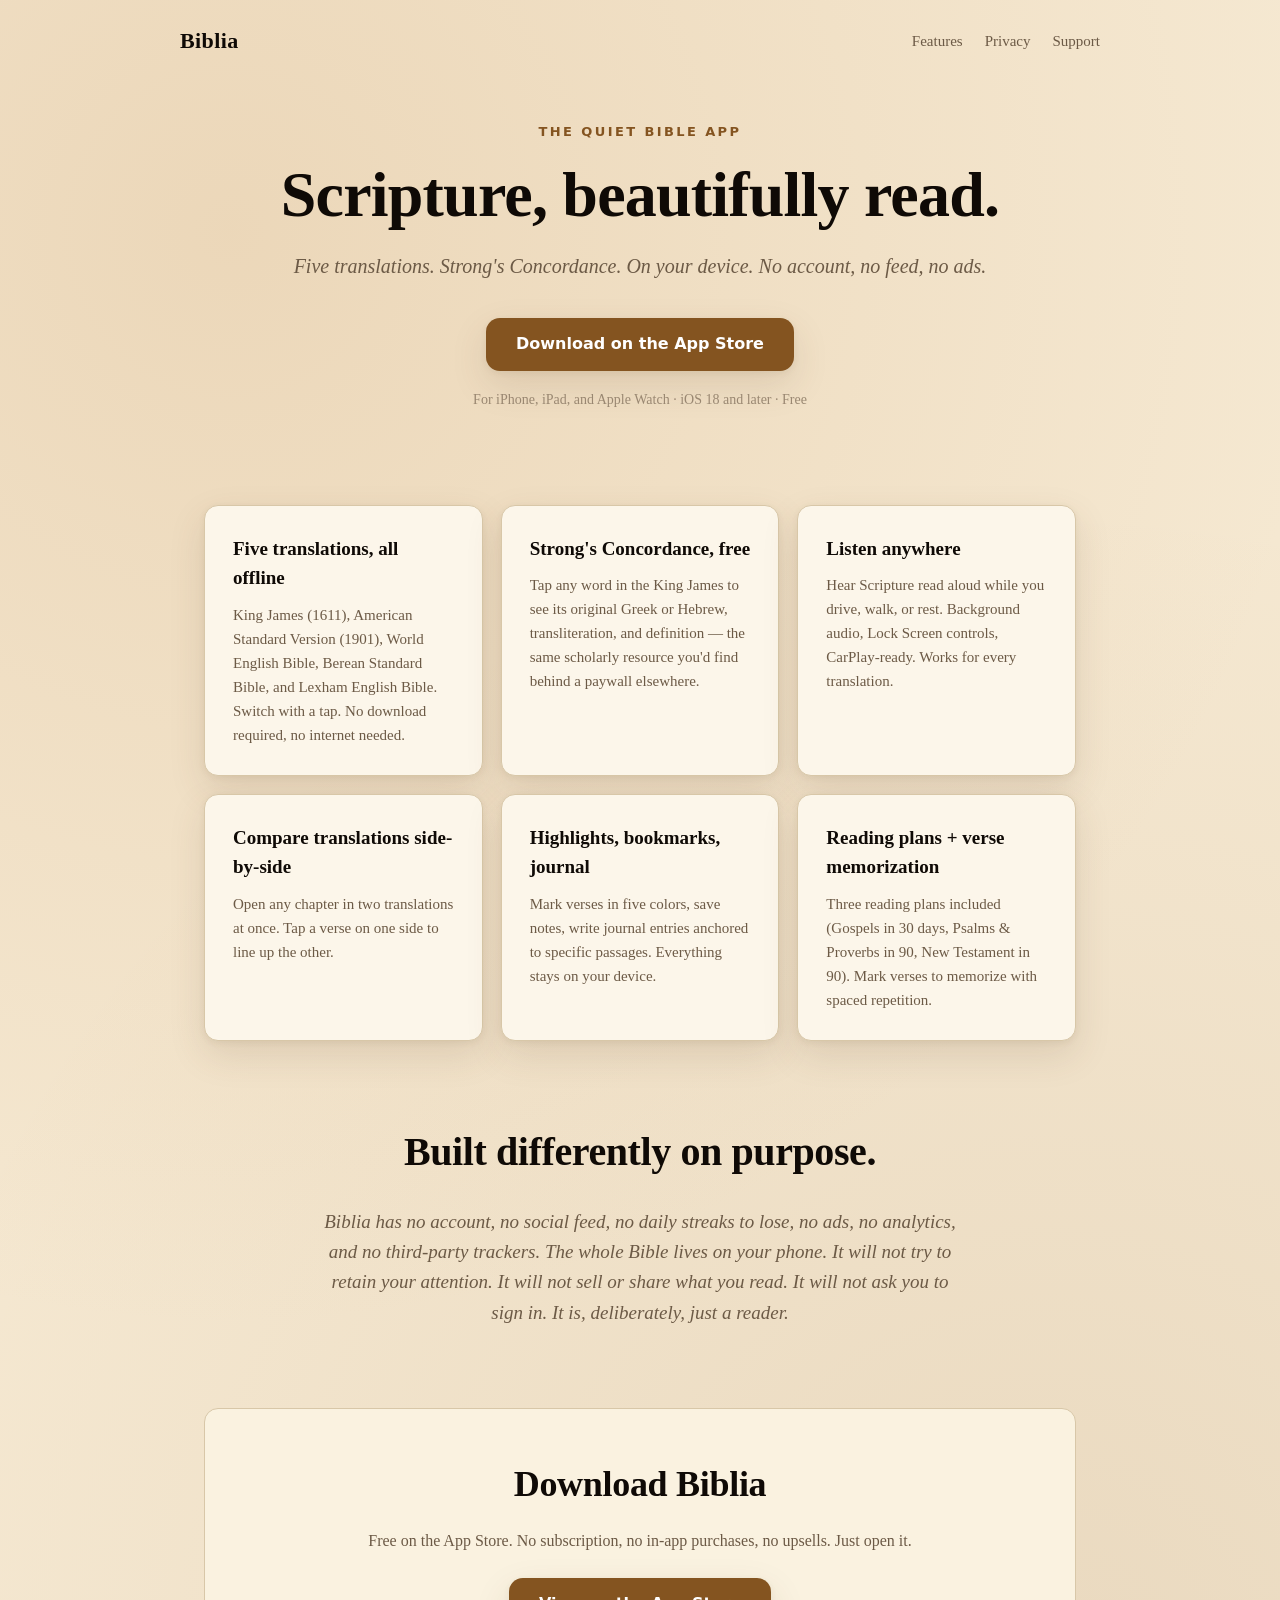
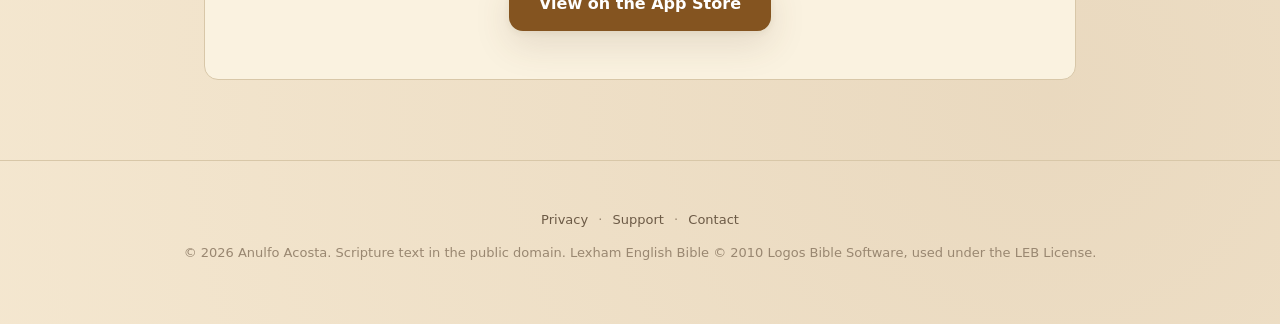
==== index.html @ 7a906b03 "Initial: Biblia marketing site, privacy, support" ====
<!DOCTYPE html>
<html lang="en">
<head>
  <meta charset="UTF-8" />
  <meta name="viewport" content="width=device-width, initial-scale=1.0" />
  <title>Biblia — The quiet Bible app</title>
  <meta name="description" content="Five translations. Strong's Concordance. On-device. No account, no feed, no ads. Just Scripture." />
  <link rel="stylesheet" href="styles.css" />
</head>
<body>
  <section class="hero">
    <nav class="topnav">
      <div class="brand">Biblia</div>
      <div class="navlinks">
        <a href="#features">Features</a>
        <a href="privacy.html">Privacy</a>
        <a href="support.html">Support</a>
      </div>
    </nav>

    <div class="hero-inner">
      <div class="eyebrow">The Quiet Bible App</div>
      <h1>Scripture, beautifully read.</h1>
      <p class="lede">Five translations. Strong's Concordance. On your device. No account, no feed, no ads.</p>
      <a class="cta" href="#download">Download on the App Store</a>
      <p class="muted">For iPhone, iPad, and Apple Watch · iOS 18 and later · Free</p>
    </div>
  </section>

  <main>
    <section id="features" class="features">
      <div class="feature">
        <h3>Five translations, all offline</h3>
        <p>King James (1611), American Standard Version (1901), World English Bible, Berean Standard Bible, and Lexham English Bible. Switch with a tap. No download required, no internet needed.</p>
      </div>
      <div class="feature">
        <h3>Strong's Concordance, free</h3>
        <p>Tap any word in the King James to see its original Greek or Hebrew, transliteration, and definition — the same scholarly resource you'd find behind a paywall elsewhere.</p>
      </div>
      <div class="feature">
        <h3>Listen anywhere</h3>
        <p>Hear Scripture read aloud while you drive, walk, or rest. Background audio, Lock Screen controls, CarPlay-ready. Works for every translation.</p>
      </div>
      <div class="feature">
        <h3>Compare translations side-by-side</h3>
        <p>Open any chapter in two translations at once. Tap a verse on one side to line up the other.</p>
      </div>
      <div class="feature">
        <h3>Highlights, bookmarks, journal</h3>
        <p>Mark verses in five colors, save notes, write journal entries anchored to specific passages. Everything stays on your device.</p>
      </div>
      <div class="feature">
        <h3>Reading plans + verse memorization</h3>
        <p>Three reading plans included (Gospels in 30 days, Psalms &amp; Proverbs in 90, New Testament in 90). Mark verses to memorize with spaced repetition.</p>
      </div>
    </section>

    <section class="manifesto">
      <h2>Built differently on purpose.</h2>
      <p>
        Biblia has no account, no social feed, no daily streaks to lose,
        no ads, no analytics, and no third-party trackers. The whole Bible
        lives on your phone. It will not try to retain your attention.
        It will not sell or share what you read. It will not ask you to
        sign in. It is, deliberately, just a reader.
      </p>
    </section>

    <section id="download" class="download-block">
      <h2>Download Biblia</h2>
      <p>Free on the App Store. No subscription, no in-app purchases, no upsells. Just open it.</p>
      <a class="cta" href="https://apps.apple.com/">View on the App Store</a>
    </section>
  </main>

  <footer>
    <p>
      <a href="privacy.html">Privacy</a> ·
      <a href="support.html">Support</a> ·
      <a href="mailto:anulfito1991@gmail.com">Contact</a>
    </p>
    <p>© 2026 Anulfo Acosta. Scripture text in the public domain. Lexham English Bible © 2010 Logos Bible Software, used under the LEB License.</p>
  </footer>
</body>
</html>
---- styles.css ----
:root {
  --bg: #f5e8d1;
  --surface: #faf2e0;
  --surface-elevated: #fcf6ea;
  --text-primary: #0f0a06;
  --text-secondary: #6c5a46;
  --text-tertiary: #998771;
  --accent: #b37330;
  --accent-soft: #d8b487;
  --accent-dark: #845420;
  --ember: #e0a66b;
  --separator: #d8c7a8;
  --shadow: 0 14px 36px rgba(89, 64, 35, 0.13), 0 2px 6px rgba(89, 64, 35, 0.07);
  --radius: 14px;
  --radius-sm: 10px;
  --max: 920px;
}

* { box-sizing: border-box; }

html, body {
  margin: 0;
  padding: 0;
  background: var(--bg);
  color: var(--text-primary);
  font-family: ui-serif, "Source Serif 4", Georgia, "Times New Roman", serif;
  line-height: 1.55;
}

body {
  background:
    radial-gradient(circle at 18% 12%, rgba(216, 180, 135, 0.32), transparent 55%),
    radial-gradient(circle at 82% 88%, rgba(132, 84, 32, 0.10), transparent 60%),
    var(--bg);
  min-height: 100vh;
}

a {
  color: var(--accent-dark);
  text-decoration: none;
}
a:hover { text-decoration: underline; }

/* HERO */
.hero {
  padding: 24px 24px 80px;
}

.topnav {
  display: flex;
  justify-content: space-between;
  align-items: center;
  max-width: var(--max);
  margin: 0 auto 64px;
}

.brand {
  font-weight: 600;
  font-size: 22px;
  letter-spacing: 0.4px;
}

.navlinks a {
  margin-left: 18px;
  color: var(--text-secondary);
  font-size: 15px;
}

.hero-inner {
  max-width: 720px;
  margin: 0 auto;
  text-align: center;
}

.eyebrow {
  font-size: 13px;
  letter-spacing: 2.4px;
  text-transform: uppercase;
  font-weight: 600;
  color: var(--accent-dark);
  margin-bottom: 18px;
  font-family: -apple-system, BlinkMacSystemFont, "SF Pro Text", system-ui, sans-serif;
}

.hero-inner h1 {
  font-size: clamp(40px, 7vw, 64px);
  font-weight: 600;
  line-height: 1.08;
  margin: 0 0 22px;
  letter-spacing: -0.8px;
}

.lede {
  font-size: 20px;
  color: var(--text-secondary);
  margin: 0 0 36px;
  font-style: italic;
}

.cta {
  display: inline-block;
  background: var(--accent-dark);
  color: white;
  padding: 14px 30px;
  border-radius: var(--radius);
  font-weight: 600;
  font-size: 16px;
  box-shadow: var(--shadow);
  transition: transform 0.15s ease, box-shadow 0.15s ease;
  font-family: -apple-system, BlinkMacSystemFont, "SF Pro Text", system-ui, sans-serif;
}
.cta:hover {
  text-decoration: none;
  transform: translateY(-1px);
  box-shadow: 0 18px 40px rgba(89, 64, 35, 0.20);
}

.muted {
  color: var(--text-tertiary);
  font-size: 14px;
  margin-top: 18px;
}

/* MAIN */
main {
  max-width: var(--max);
  margin: 0 auto;
  padding: 0 24px 80px;
}

/* FEATURES */
.features {
  display: grid;
  grid-template-columns: repeat(auto-fit, minmax(260px, 1fr));
  gap: 18px;
  margin-bottom: 80px;
}

.feature {
  background: var(--surface-elevated);
  border: 1px solid var(--separator);
  border-radius: var(--radius);
  padding: 28px;
  box-shadow: var(--shadow);
}

.feature h3 {
  margin: 0 0 10px;
  font-size: 19px;
  font-weight: 600;
}

.feature p {
  margin: 0;
  color: var(--text-secondary);
  font-size: 15px;
  line-height: 1.6;
}

/* MANIFESTO */
.manifesto {
  max-width: 680px;
  margin: 80px auto;
  text-align: center;
  padding: 0 24px;
}

.manifesto h2 {
  font-size: clamp(28px, 4.5vw, 40px);
  font-weight: 600;
  margin: 0 0 24px;
  letter-spacing: -0.4px;
}

.manifesto p {
  font-size: 19px;
  color: var(--text-secondary);
  font-style: italic;
  line-height: 1.6;
}

/* DOWNLOAD */
.download-block {
  text-align: center;
  margin-top: 80px;
  padding: 48px 24px;
  background: var(--surface);
  border-radius: var(--radius);
  border: 1px solid var(--separator);
}

.download-block h2 {
  text-align: center;
  font-size: clamp(28px, 4vw, 36px);
  margin: 0 0 16px;
  font-weight: 600;
  letter-spacing: -0.3px;
}

.download-block p {
  color: var(--text-secondary);
  font-size: 16px;
  max-width: 560px;
  margin: 0 auto 24px;
}

/* PAGES (privacy / support) */
.page {
  max-width: 720px;
  margin: 64px auto;
  padding: 0 24px 64px;
}

.page h1 {
  font-size: clamp(32px, 5vw, 44px);
  font-weight: 600;
  margin-bottom: 18px;
  letter-spacing: -0.4px;
}

.page h2 {
  font-size: 22px;
  font-weight: 600;
  margin-top: 36px;
  margin-bottom: 10px;
}

.page p, .page li {
  color: var(--text-secondary);
  font-size: 17px;
  line-height: 1.6;
}

.page a {
  border-bottom: 1px solid var(--accent-soft);
}

.back {
  display: inline-block;
  color: var(--text-secondary);
  font-size: 14px;
  margin-bottom: 36px;
  font-family: -apple-system, BlinkMacSystemFont, "SF Pro Text", system-ui, sans-serif;
}

/* FOOTER */
footer {
  text-align: center;
  padding: 36px 24px 48px;
  color: var(--text-tertiary);
  font-size: 13px;
  border-top: 1px solid var(--separator);
  font-family: -apple-system, BlinkMacSystemFont, "SF Pro Text", system-ui, sans-serif;
}

footer a {
  color: var(--text-secondary);
  margin: 0 6px;
}
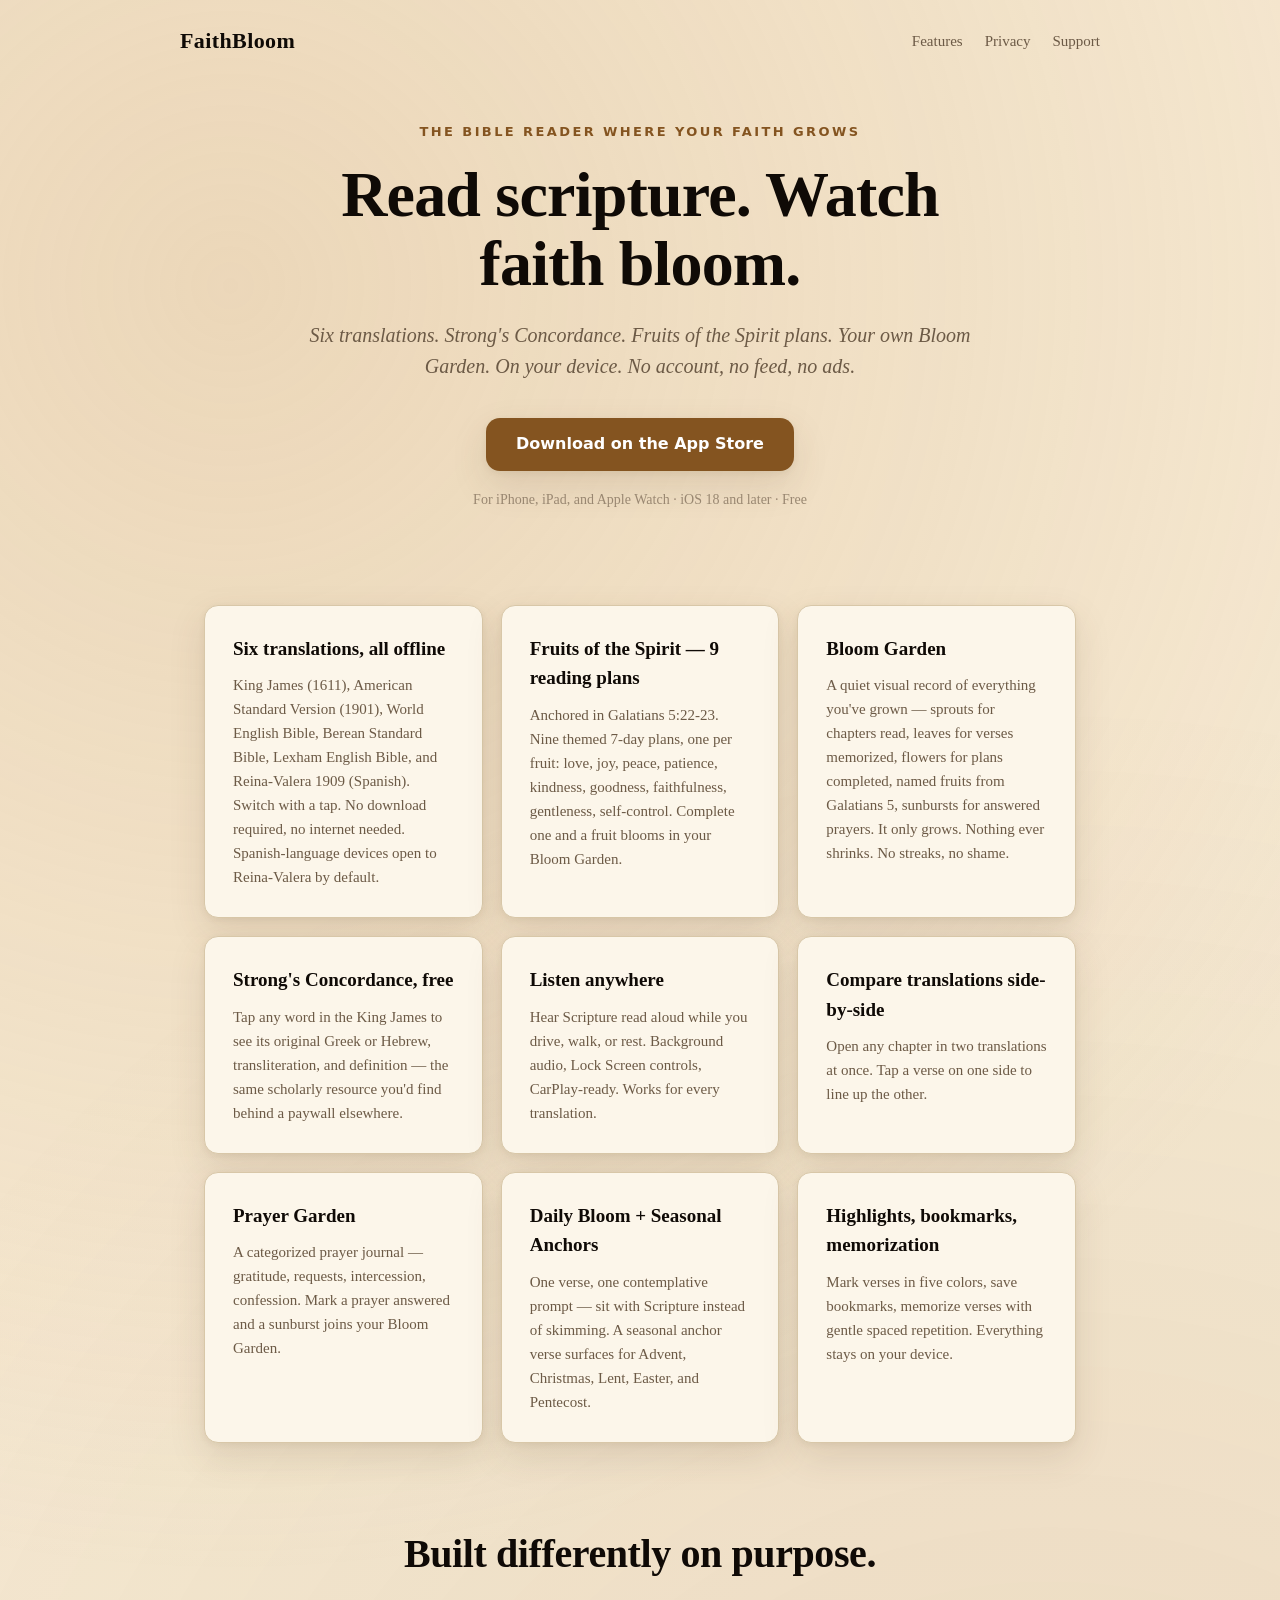
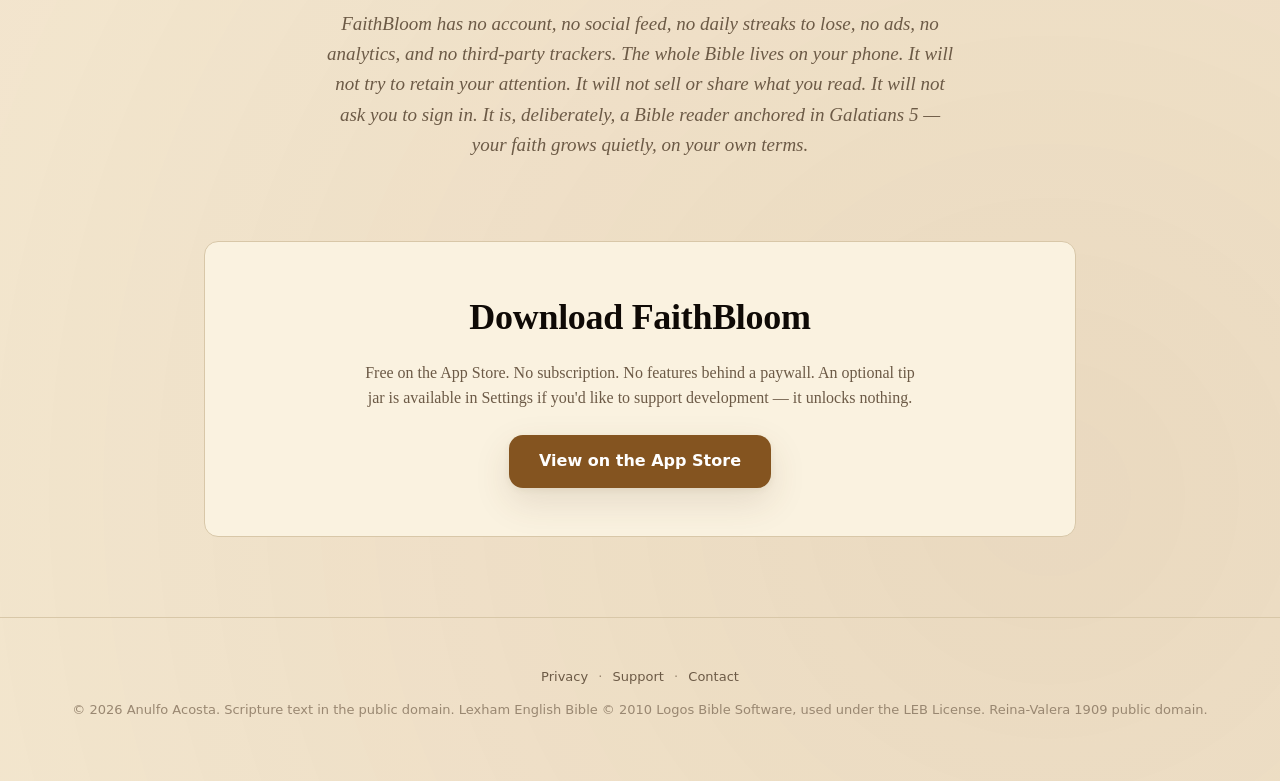
==== commit 6544dc5b: "Rebrand site Biblia → FaithBloom, add bloom features + tip jar disclosure Privacy policy: - Rename B" ====
--- a/index.html
+++ b/index.html
@@ -3,14 +3,14 @@
 <head>
   <meta charset="UTF-8" />
   <meta name="viewport" content="width=device-width, initial-scale=1.0" />
-  <title>Biblia — The quiet Bible app</title>
-  <meta name="description" content="Five translations. Strong's Concordance. On-device. No account, no feed, no ads. Just Scripture." />
+  <title>FaithBloom — Read scripture. Watch faith bloom.</title>
+  <meta name="description" content="Six translations including Reina-Valera. Strong's Concordance. Fruits of the Spirit plans. Bloom Garden. On-device. No account, no feed, no ads." />
   <link rel="stylesheet" href="styles.css" />
 </head>
 <body>
   <section class="hero">
     <nav class="topnav">
-      <div class="brand">Biblia</div>
+      <div class="brand">FaithBloom</div>
       <div class="navlinks">
         <a href="#features">Features</a>
         <a href="privacy.html">Privacy</a>
@@ -19,9 +19,9 @@
     </nav>
 
     <div class="hero-inner">
-      <div class="eyebrow">The Quiet Bible App</div>
-      <h1>Scripture, beautifully read.</h1>
-      <p class="lede">Five translations. Strong's Concordance. On your device. No account, no feed, no ads.</p>
+      <div class="eyebrow">The Bible Reader Where Your Faith Grows</div>
+      <h1>Read scripture. Watch faith bloom.</h1>
+      <p class="lede">Six translations. Strong's Concordance. Fruits of the Spirit plans. Your own Bloom Garden. On your device. No account, no feed, no ads.</p>
       <a class="cta" href="#download">Download on the App Store</a>
       <p class="muted">For iPhone, iPad, and Apple Watch · iOS 18 and later · Free</p>
     </div>
@@ -30,8 +30,16 @@
   <main>
     <section id="features" class="features">
       <div class="feature">
-        <h3>Five translations, all offline</h3>
-        <p>King James (1611), American Standard Version (1901), World English Bible, Berean Standard Bible, and Lexham English Bible. Switch with a tap. No download required, no internet needed.</p>
+        <h3>Six translations, all offline</h3>
+        <p>King James (1611), American Standard Version (1901), World English Bible, Berean Standard Bible, Lexham English Bible, and Reina-Valera 1909 (Spanish). Switch with a tap. No download required, no internet needed. Spanish-language devices open to Reina-Valera by default.</p>
+      </div>
+      <div class="feature">
+        <h3>Fruits of the Spirit — 9 reading plans</h3>
+        <p>Anchored in Galatians 5:22-23. Nine themed 7-day plans, one per fruit: love, joy, peace, patience, kindness, goodness, faithfulness, gentleness, self-control. Complete one and a fruit blooms in your Bloom Garden.</p>
+      </div>
+      <div class="feature">
+        <h3>Bloom Garden</h3>
+        <p>A quiet visual record of everything you've grown — sprouts for chapters read, leaves for verses memorized, flowers for plans completed, named fruits from Galatians 5, sunbursts for answered prayers. It only grows. Nothing ever shrinks. No streaks, no shame.</p>
       </div>
       <div class="feature">
         <h3>Strong's Concordance, free</h3>
@@ -46,29 +54,34 @@
         <p>Open any chapter in two translations at once. Tap a verse on one side to line up the other.</p>
       </div>
       <div class="feature">
-        <h3>Highlights, bookmarks, journal</h3>
-        <p>Mark verses in five colors, save notes, write journal entries anchored to specific passages. Everything stays on your device.</p>
+        <h3>Prayer Garden</h3>
+        <p>A categorized prayer journal — gratitude, requests, intercession, confession. Mark a prayer answered and a sunburst joins your Bloom Garden.</p>
       </div>
       <div class="feature">
-        <h3>Reading plans + verse memorization</h3>
-        <p>Three reading plans included (Gospels in 30 days, Psalms &amp; Proverbs in 90, New Testament in 90). Mark verses to memorize with spaced repetition.</p>
+        <h3>Daily Bloom + Seasonal Anchors</h3>
+        <p>One verse, one contemplative prompt — sit with Scripture instead of skimming. A seasonal anchor verse surfaces for Advent, Christmas, Lent, Easter, and Pentecost.</p>
+      </div>
+      <div class="feature">
+        <h3>Highlights, bookmarks, memorization</h3>
+        <p>Mark verses in five colors, save bookmarks, memorize verses with gentle spaced repetition. Everything stays on your device.</p>
       </div>
     </section>
 
     <section class="manifesto">
       <h2>Built differently on purpose.</h2>
       <p>
-        Biblia has no account, no social feed, no daily streaks to lose,
+        FaithBloom has no account, no social feed, no daily streaks to lose,
         no ads, no analytics, and no third-party trackers. The whole Bible
         lives on your phone. It will not try to retain your attention.
         It will not sell or share what you read. It will not ask you to
-        sign in. It is, deliberately, just a reader.
+        sign in. It is, deliberately, a Bible reader anchored in Galatians 5
+        — your faith grows quietly, on your own terms.
       </p>
     </section>
 
     <section id="download" class="download-block">
-      <h2>Download Biblia</h2>
-      <p>Free on the App Store. No subscription, no in-app purchases, no upsells. Just open it.</p>
+      <h2>Download FaithBloom</h2>
+      <p>Free on the App Store. No subscription. No features behind a paywall. An optional tip jar is available in Settings if you'd like to support development — it unlocks nothing.</p>
       <a class="cta" href="https://apps.apple.com/">View on the App Store</a>
     </section>
   </main>
@@ -79,7 +92,7 @@
       <a href="support.html">Support</a> ·
       <a href="mailto:anulfito1991@gmail.com">Contact</a>
     </p>
-    <p>© 2026 Anulfo Acosta. Scripture text in the public domain. Lexham English Bible © 2010 Logos Bible Software, used under the LEB License.</p>
+    <p>© 2026 Anulfo Acosta. Scripture text in the public domain. Lexham English Bible © 2010 Logos Bible Software, used under the LEB License. Reina-Valera 1909 public domain.</p>
   </footer>
 </body>
 </html>
